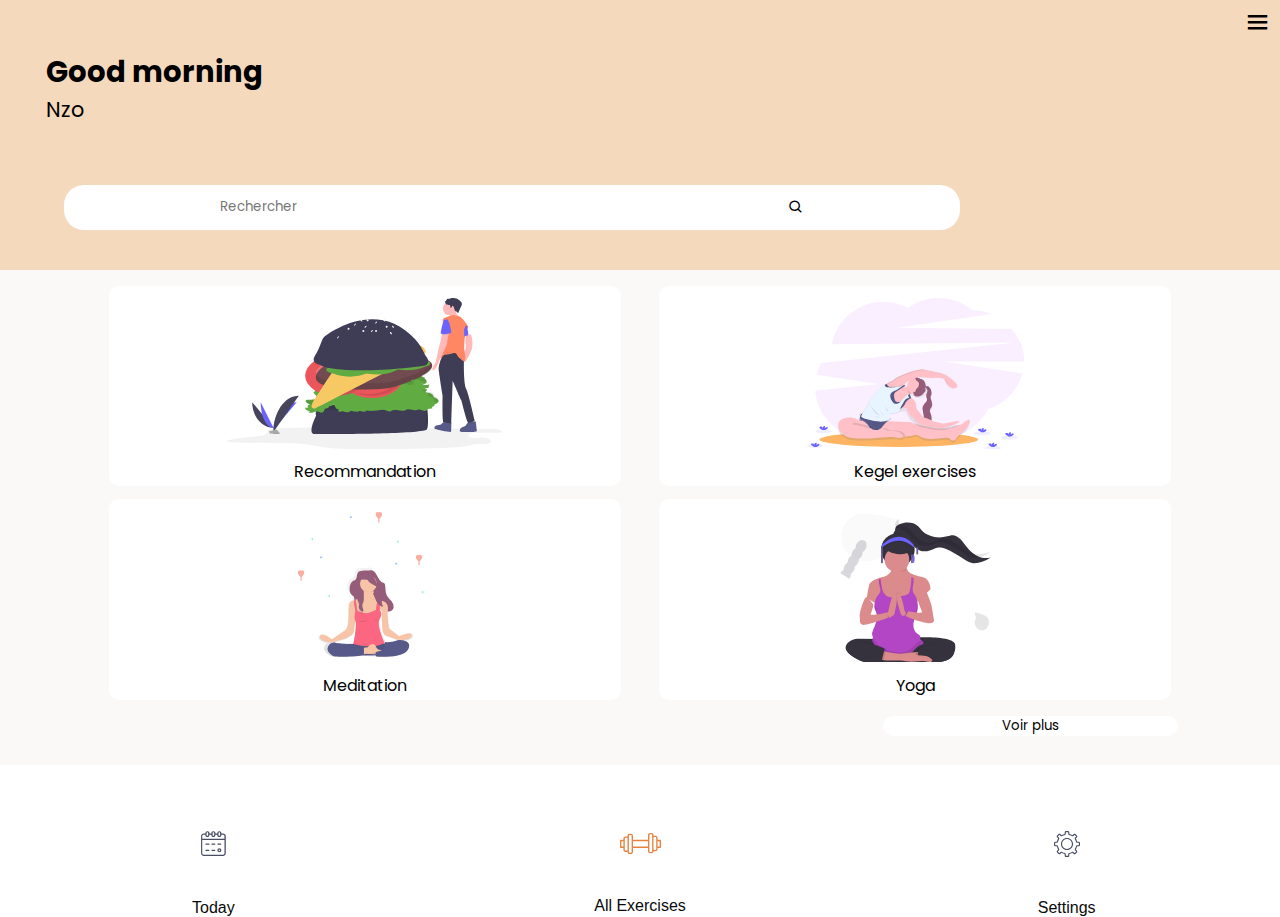
==== index.html @ dde8011f "Associer une interface aux services et taps" ====
<!DOCTYPE html>
<html lang="en">
<head>
    <meta charset="UTF-8">
    <meta name="viewport" content="width=device-width, initial-scale=1.0">
    <link href='https://unpkg.com/boxicons@2.1.4/css/boxicons.min.css' rel='stylesheet'>
    <link
    rel="stylesheet"
    href="https://cdnjs.cloudflare.com/ajax/libs/animate.css/4.1.1/animate.min.css"
  />
    <title>Meditation</title>
    <link rel="stylesheet" href="/accueil.css">
</head>
<body>
    <header>

        <div class="title">
            <i class='bx bx-menu burger' id="burger"></i>
            
        </div>
        <div class="descript">
            <p> <strong>Good morning</strong> <br>Nzo</p>
        </div>
        <div class="input">
            <input type="text" placeholder="Rechercher">
            <i class='bx search-icone bx-search'></i>
        </div>
    </header>
    <main>
        <div class="list-card">
            <div class="carton" id="idRecom">
                <img src="/assets/icons/Hamburger.svg" alt="">
                <span>Recommandation</span>
            </div>
            <div class="carton" id="idKegelExercise">
                <img src="/assets/icons/Excrecises.svg" alt="">
                <span>Kegel exercises</span>
            </div>
            <div class="carton" id="idMeditation">
                <img src="/assets/icons/Meditation.svg" alt="">
                <span>Meditation</span>
            </div>
            <div class="carton" id="idYoga">
                <img src="/assets/icons/yoga.svg" alt="">
                <span>Yoga</span>
            </div>
        </div>
        <div class="autres">
            <button>Voir plus</button>
        </div>
    </main>
    <footer>
        <div class="card1" id="today">
            <img src="/assets/icons/calendar.svg" alt="">
            <a href="#">Today</a>
        </div>
        <div class="card2" id="allExercise">
            <img src="/assets/icons/gym.svg" alt="">
            <a href="#">All Exercises</a>
        </div>
        <div class="card3" id="setting">
            <img src="/assets/icons/Settings.svg" alt="">
            <a href="#">Settings</a>
        </div>
    </footer>
    <!-- 
        TAPS & DESCRIPTION SERVICE
    -->

    <div  class="recommandation" id="idRecommandationDescription">
        <div class="quit">
            <a >Retour</a>
        </div>
        <p>Description recommandation</p>
    </div>
    <div  class="kegel-exercise" >
        <div class="quit">
            <a >Retour</a>
        </div>
        <p>Description Kegel Exercises</p>
    </div>
    <div  class="meditation" id="idMeditationDescription">
        <div class="serviceHeader">
            <div class="quit">
                <a >Retour</a>
            </div>
            
            <div class="descript">
                <p> <strong>Meditation</strong></p>
            </div>
            <div class="input">
                <input type="text" placeholder="Rechercher">
                <i class='bx search-icone bx-search'></i>
            </div>
        </div>

        <div class="list-sessions">
            <div class="session">
                <img src="/assets/icons/playing.png" alt="">
                <span>Session 01</span>
            </div>
            <div class="session">
                <img src="/assets/icons/playing.png" alt="">
                <span>Session 02</span>
            </div>
            <div class="session">
                <img src="/assets/icons/playing.png" alt="">
                <span>Session 03</span>
            </div>
            <div class="session">
                <img src="/assets/icons/playing.png" alt="">
                <span>Session 04</span>
            </div>
            <div class="session">
                <img src="/assets/icons/playing.png" alt="">
                <span>Session 05</span>
            </div>
            <div class="session">
                <img src="/assets/icons/playing.png" alt="">
                <span>Session 06</span>
            </div>
        </div>
        

    </div>
    <div  class="yoga" id="idYogaDescription">
        <div class="quit" >
            <a >Retour</a>
        </div>
        <p>
            <strong>Yoga</strong>
            <br>
        </p>
    </div>
    <div  class="taps">
        <div class="quit" id="cancel">
            <a >Retour</a>
        </div>
        <p>Planning</p>
        <div class="taps-1">

        </div>
        <div class="taps-2">
            
        </div>
        <div class="taps-3">
            
        </div>

    </div>

    <div  class="burger-pop" id="canceling-mode">
        <div class="quit" id="cancelBurger">
            <a >Retour</a>
        </div>
        <p>Infos sur le profil</p>
    </div>
    <div  class="allExercise">
        <div class="quit" id="cancelAllExercise">
            <a >Retour</a>
        </div>
        <p>Liste de mes exercises</p>
    </div>
    <div  class="setting">
        <div class="quit" id="cancelSetting">
            <a >Retour</a>
        </div>
        <p>Paramètres de l'application</p>
    </div>
    <div class="today">
        <div class="quit" id="cancelToday">
            <a >Retour</a>
        </div>
        <p>Planning quotidien</p>
    </div>

    <script src="/src/main.js"></script>
</body>
</html>
---- accueil.css ----
@import url('https://fonts.googleapis.com/css2?family=Poppins:wght@500&display=swap');
@font-face {
    font-family: 'AlphaMono';
    src: url('./fonts/HMAlphaMono-Medium.otf') format('opentype');
}


:root {
    --principal-color: #FBF8F8;
    --light-green-color: #27A782;
    --white-color: #fff;
    --rose-light-color: #f5d9bc;
    --black:#0A0A0A;
    --maPolice: 'AlphaMono', sans-serif;
    --timer: 1.5s;
}
*{
    margin: 0;
    padding: 0;
    text-decoration: none;
    list-style: none;
    outline: none;
    border: none;
    box-sizing: border-box;
    font-family: 'Poppins',sans-serif;
}
body{
    overflow: hidden;
    margin: 0;
    height: 100vh;
    width: 100vw;
    position: absolute;
}

/*TRAITEMENT TAPS
*/

.taps, .allExercise, .setting, .today, .burger-pop, #canceling-mode{
    position: fixed;
    top: 0;
    height: 85%;
    width: 100%;
    gap: 1%;
    padding-left: 0;
    display: flex;
    flex-direction: column;
    justify-content: center;
    align-items: center;
    z-index: 10;
    display: none;
}
/*
.taps, .allExercise, .today, .setting{
    
    animation: fadeInUp var(--timer) ease forwards;
}
*/
.taps{
    background-color: var(--rose-light-color);
}
.today{
    background: mediumorchid;
}
.kegel-exercise, .recommandation, .meditation, .yoga{
    position: fixed;
    top: 0;
    height: 85%;
    width: 100%;
    gap: 1%;
    padding-left: 0;
    display: flex;
    flex-direction: column;
    justify-content: center;
    align-items: center;
    z-index: 10;
    display: none;
    background: var(--principal-color);
}

.allExercise{
    background-color: red;
    /*
    background-color: var(--black);
    animation: fadeLeft 0.5s ease forwards;
    */
}

.setting{
    background-color: blue;
}
.burger-pop{
    background-color: var(--light-green-color);
}

/*
    ### Mode fermeture contenu burger menu

*/

.ouvertureBurger{
    animation: fadeLeft var(--timer) ease forwards;
}

.fermetureBurger{
    animation: fadeRight var(--timer) ease forwards;
}

@keyframes fadeRight {
    from {
        opacity: 1;
        transform: translateX(0);
    }
    to {
        opacity: 0;
        transform: translateX(100%);
    }
}

/*
    ### Mode d'ouverture taps
*/
.openTaps{
    animation: fadeInUp var(--timer) ease forwards;
}
.closeTaps{
    animation: fadeOutUp var(--timer) ease forwards;
}
@keyframes fadeInUp {
    from {
        opacity: 0;
        transform: translateY(100%);
    }
    to {
        opacity: 1;
        transform: translateY(0);
    }
}

@keyframes fadeOutUp {
    from {
        opacity: 1;
        transform: translateY(0);
    }
    to {
        opacity: 0;
        transform: translateY(100%);
    }
}
/*
    ### Mode ouverture contenu burger menu
*/
@keyframes fadeLeft {
    from {
        opacity: 0;
        transform: translateX(100%);
    }
    to {
        opacity: 1;
        transform: translateX(0);
    }
}
/*
    MODE ouverture des services
*/
.openService {
    animation: openingService var(--timer) ease forwards;
}
@keyframes openingService {
    from{
        opacity: 0;
    }
    to{
        opacity: 1;
    }
}
.taps .taps-1,.taps-2,.taps-3{
    background-color: var(--rose-light-color);
    height: 30%;
    width: 100%;
}

.quit{
    height: 5%;
    width: 100%;
    display: flex;
    flex-direction: row;
    align-items: center;
    justify-content: flex-start;
    padding-top: 5%;
    padding-left: 5%;
}
.quit a{
    font-size: 21px;
    text-decoration: none;
    color: var(--black);
}
.quit a:hover{
    cursor: pointer;
}
/*HEADER ACCEUIL HTML*/
header{
    background: var(--rose-light-color);
    height: 30%;
    width: 100%;
    padding: 8px;
    position: relative;
}


header .title{
    display: flex;
    flex-direction: row;
    justify-content: flex-end;
    width: 100%;
    padding-top: 0%;
}
.title .burger{
    font-size: 29px;
}
.burger:hover{
    cursor: pointer;
}

.descript{
    height: 12vh;
    width: 70vw;
    margin-left: 3%;
    margin-top: 1%;
}
.descript p{
    font-size: 1.3em;
}

.descript strong{
    font-size: 1.4em;
}

.input{
    position: absolute;
    left: 5%;
    bottom: 15%;
    width: 70vw;
    height: 5vh;
    display: flex;
    flex-direction: row;
    align-items: center;
    justify-content: space-around;
    background: var(--white-color);
    border-radius: 20px;
}
.nav-input input{
    width: 90%;
    height: 3vh;
    background: none;
}


.nav-input input::placeholder{
    color : var(--black);
    font-size: 1em;
    font-family: var(--maPolice);
}

/*
    --- DESCRIPTION SERVICES ---
*/
/* #MEDITATION */
.meditation .serviceHeader{
    background: rgb(175, 154, 219);
    height: 45%;
    width: 100%;
    padding: 8px;
    position: relative;
    opacity: 0.9;
    z-index: -1;
}
.meditation .serviceHeader::before{
    content: "";
    background-image: url(/assets/icons/yoga_women.svg);
    background-repeat: no-repeat;
    background-size: cover;
    background-position: center;
    width: 50%;
    height: 100%;
    position: absolute;
    z-index: -2;
    opacity: 0.8;
    right: -1%;
    top: -18%;
}




.meditation .serviceHeader .input{
    width: 55vw;
    height: 6vh;
    margin-bottom: 2vh;
}

.list-sessions{
    display: flex;
    flex-wrap: wrap;
    align-items: center;
    align-content: center;
    justify-content: center;
    height: 33%;
    width: 100%;
    z-index: 1;
    margin-top: -10%;
    gap: 5%;
}
.list-sessions .session{
    display: flex;
    flex-direction: row;
    justify-content: center;
    align-items: center;
    height: 8vh;
    width: 42vw;
    padding: 8px;
    border-radius: 12px;
    background: var(--white-color);
}
.session img{
    height: 60%;
    width: 25%;
    margin-right: 1vw;
}

/*MAIN PRINCIPAL*/
main{
    height: 55%;
    width: 100%;
    background: var(--principal-color);
    display: flex;
    flex-direction: column;
    justify-content: space-around;

}
.list-card{
    height: 90%;
    display: flex;
    flex-wrap: wrap;
    justify-content: center;
    align-items: center;
    align-content: center;
    gap: 3%;
}

.autres{
    display: flex;
    flex-direction: row;
    justify-content: flex-end;
    padding-right: 8%;
    height: 8%;
    margin-bottom: 2.5%;
}
.autres button{
    width: 25%;
    height: 100%;
    border-radius: 18px;
    background: var(--white-color);
    
}
button:hover{
    cursor: pointer;
    background: var(--rose-light-color);
}
.carton{
    display: flex;
    flex-direction: column;
    justify-content: center;
    align-items: center;
    height: 45%;
    width: 40%;
    background: var(--white-color);
    border-radius: 10px;
}


.carton:hover{
    cursor: pointer;
    background: #f5d9bc;
}


.carton img{
    height: 75%;
    width: 90%;
    margin-top: 4%;
}


.carton span{
    display: flex;
    flex-direction: column;
    justify-content: center;
    align-items: center;
    font-family: 'Poppins', sans-serif;
    font-size: 1rem;
    margin-top: 2%;
    margin-bottom: 2%;
}




footer{

    background: var(--white-color);
    height: 10%;
    width: 100%;
    display: flex;
    flex-direction: row;
    justify-content: center;
    align-items: center;
    align-content: center;
    
}

footer .card1, .card2, .card3{
    margin-top: 10%;
    display: flex;
    flex-direction: column;
    justify-content: center;
    align-items: center;
    height: 90%;
    width: 45%;
    cursor: pointer;
}
footer img{
    height: 35%;
}
footer a{
    text-decoration: none;
    color: var(--black);
    font-size: 1em;
    font-family: var(--maPolice);
    margin-top: 10%;

}

.card1:hover, .card2:hover, .card3:hover {
    background: var(--rose-light-color);
}

/*

@media only screen and (min-width:375px) {

    footer{
        background: var(--white-color);
        height: 10%;
        width: 100%;
        display: flex;
        flex-direction: row;
        justify-content: center;
        align-items: center;
        align-content: center;
        
    }

    footer .card1, .card2, .card3{
        display: flex;
        flex-direction: column;
        justify-content: center;
        align-items: center;
        align-content: center;
        height: 90%;
        width: 45%;
        cursor: pointer;
        border: solid 1px .27A782;
    }
    footer img{
        height: 35%;
        margin-top: 10%;
        margin-bottom: 0%;
    }

    footer a{
        text-decoration: none;
        color: var(--black);
        font-size: 1em;
        font-family: var(--maPolice); 
        margin-bottom: 10%;   
    }
}

@media only screen and (min-width:600px){
    footer{
        background: var(--black);
        height: 15%;
        width: 100%;
        display: flex;
        flex-direction: row;
        padding:0;
        gap: 10%;
        margin-bottom: 0;
        position: absolute;
        bottom: 0%;
    }

    footer .card1, .card2, .card3{
        display: flex;
        flex-direction: column;
        justify-content: center;
        align-items: center;
        height: 80%;
        width: 25%;
        cursor: pointer;
        border: solid 1px .27A782;
        background: var(--black);
        color: var(--white-color);
        margin-top: 5%;
        margin-bottom: 5%;
        padding-top: 1%;
    }
    footer img{
        height: 35%;
        margin: auto;
    }
    footer a{
        text-decoration: none;
        color: var(--white-color);
        font-size: 1em;
        font-family: var(--maPolice); 
        margin-bottom: 5%;
    }
}
*/
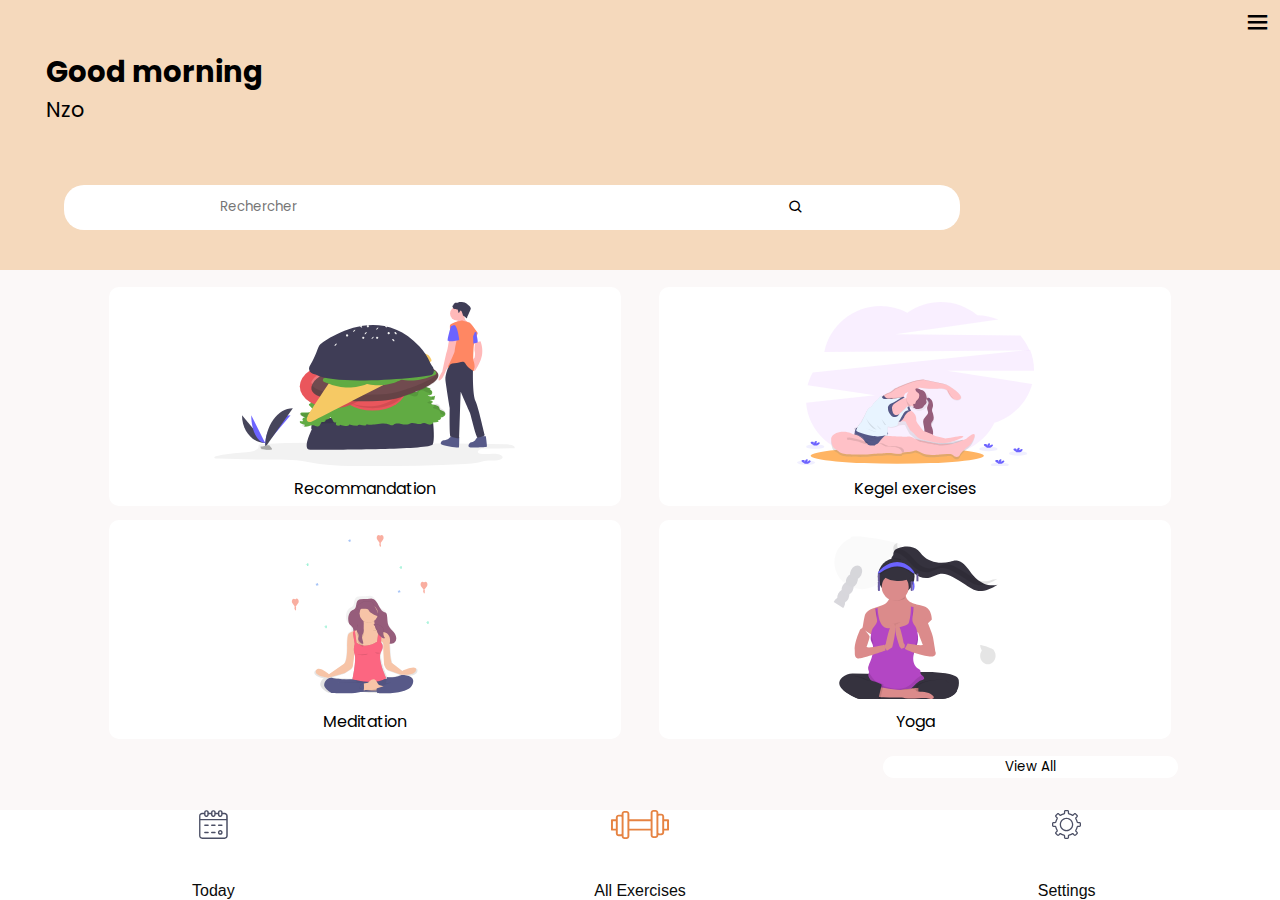
==== commit 1f29b042: "Updating html css & javascript files" ====
--- a/index.html
+++ b/index.html
@@ -6,17 +6,15 @@
     <link href='https://unpkg.com/boxicons@2.1.4/css/boxicons.min.css' rel='stylesheet'>
     <link
     rel="stylesheet"
-    href="https://cdnjs.cloudflare.com/ajax/libs/animate.css/4.1.1/animate.min.css"
-  />
+    href="https://cdnjs.cloudflare.com/ajax/libs/animate.css/4.1.1/animate.min.css"/>
     <title>Meditation</title>
     <link rel="stylesheet" href="/accueil.css">
+    <link rel="icon" sizes="160x180" href="/assets/icons/logo.ico">
 </head>
 <body>
     <header>
-
         <div class="title">
             <i class='bx bx-menu burger' id="burger"></i>
-            
         </div>
         <div class="descript">
             <p> <strong>Good morning</strong> <br>Nzo</p>
@@ -46,7 +44,7 @@
             </div>
         </div>
         <div class="autres">
-            <button>Voir plus</button>
+            <button>View All</button>
         </div>
     </main>
     <footer>
@@ -68,77 +66,207 @@
     -->
 
     <div  class="recommandation" id="idRecommandationDescription">
-        <div class="quit">
-            <a >Retour</a>
-        </div>
-        <p>Description recommandation</p>
-    </div>
-    <div  class="kegel-exercise" >
-        <div class="quit">
-            <a >Retour</a>
-        </div>
-        <p>Description Kegel Exercises</p>
-    </div>
-    <div  class="meditation" id="idMeditationDescription">
         <div class="serviceHeader">
-            <div class="quit">
-                <a >Retour</a>
+            <div class="quit" id="idquitRecommandation">
+                <i class='bx bx-arrow-back back'></i>
             </div>
             
             <div class="descript">
-                <p> <strong>Meditation</strong></p>
+                <p><strong>Recommandation</strong></p>
             </div>
             <div class="input">
                 <input type="text" placeholder="Rechercher">
                 <i class='bx search-icone bx-search'></i>
             </div>
         </div>
+        <div class="list-sessions">
+            <div class="session">
+                <img src="/assets/icons/player.png" alt="" id="maskPlay">
+                <img src="/assets/icons/pauseButton.png" alt="" id="maskPause">
+                <audio src="/assets/audios/painaulait.m4a" id="audioPlayer"></audio>
+                <span>Session 01</span>
+            </div>
+            <div class="session">
+                <img src="/assets/icons/player.png" alt="">
+                <span>Session 02</span>
+            </div>
+            <div class="session">
+                <img src="/assets/icons/player.png" alt="">
+                <span>Session 03</span>
+            </div>
+            <div class="session">
+                <img src="/assets/icons/player.png" alt="" >
+                
+                <span>Session 04</span>
+            </div>
+            <div class="session">
+                <img src="/assets/icons/player.png" alt="">
+                <span>Session 05</span>
+            </div>
+            <div class="session">
+                <img src="/assets/icons/player.png" alt="">
+                <span>Session 06</span>
+            </div>
+        </div>
+        <div class="complement">
+            <br>
+            <p style="color: red;justify-content: center;text-align: center;">Cette partie est en cours de traitement</p>
+        </div>
+    </div>
+    <div  class="kegel-exercise" id="idKegelExericiseDescription">
+        <div class="serviceHeader">
+            <div class="quit" id="idquitKegelExericise">
+                <i class='bx bx-arrow-back back'></i>
+            </div>
+            
+            <div class="descript">
+                <p><strong>Kegel Exercises</strong></p>
+            </div>
+            <div class="input">
+                <input type="text" placeholder="Rechercher">
+                <i class='bx search-icone bx-search'></i>
+            </div>
+        </div>
 
         <div class="list-sessions">
             <div class="session">
-                <img src="/assets/icons/playing.png" alt="">
+                <img src="/assets/icons/player.png" alt="" class="maskPlay">
+                <img src="/assets/icons/pauseButton.png" alt="" class="maskPause">
+                <audio src="/assets/audios/painaulait.m4a" class="audioPlayer"></audio>
                 <span>Session 01</span>
-            </div>
-            <div class="session">
-                <img src="/assets/icons/playing.png" alt="">
+                
+            </div>
+            <div class="session">
+                <img src="/assets/icons/player.png" alt="">
                 <span>Session 02</span>
             </div>
             <div class="session">
-                <img src="/assets/icons/playing.png" alt="">
+                <img src="/assets/icons/player.png" alt="">
                 <span>Session 03</span>
             </div>
             <div class="session">
-                <img src="/assets/icons/playing.png" alt="">
+                <img src="/assets/icons/player.png" alt="" >
+                
                 <span>Session 04</span>
             </div>
             <div class="session">
-                <img src="/assets/icons/playing.png" alt="">
+                <img src="/assets/icons/player.png" alt="">
                 <span>Session 05</span>
             </div>
             <div class="session">
-                <img src="/assets/icons/playing.png" alt="">
+                <img src="/assets/icons/player.png" alt="">
                 <span>Session 06</span>
             </div>
         </div>
-        
+        <div class="complement">
+            <br>
+            <p style="color: red;justify-content: center;text-align: center;">Cette partie est en cours de traitement</p>
+        </div>
+    </div>
+    <div  class="meditation" id="idMeditationDescription">
+        <div class="serviceHeader">
+            <div class="quit" id="idquitMeditation">
+                <i class='bx bx-arrow-back back'></i>
+            </div>
+            
+            <div class="descript">
+                <p><strong>Meditation</strong></p>
+            </div>
+            <div class="input">
+                <input type="text" placeholder="Rechercher">
+                <i class='bx search-icone bx-search'></i>
+            </div>
+        </div>
 
+        <div class="list-sessions">
+            <div class="session">
+                <img src="/assets/icons/player.png" alt="" class="maskPlay">
+                <img src="/assets/icons/pauseButton.png" alt="" class="maskPause">
+                <audio src="/assets/audios/painaulait.m4a" class="audioPlayer"></audio>
+                <span>Session 01</span>
+                
+            </div>
+            <div class="session">
+                <img src="/assets/icons/player.png" alt="">
+                <span>Session 02</span>
+            </div>
+            <div class="session">
+                <img src="/assets/icons/player.png" alt="">
+                <span>Session 03</span>
+            </div>
+            <div class="session">
+                <img src="/assets/icons/player.png" alt="" >
+                
+                <span>Session 04</span>
+            </div>
+            <div class="session">
+                <img src="/assets/icons/player.png" alt="">
+                <span>Session 05</span>
+            </div>
+            <div class="session">
+                <img src="/assets/icons/player.png" alt="">
+                <span>Session 06</span>
+            </div>
+        </div>
+        <div class="complement">
+            <br>
+            <p style="color: red;justify-content: center;text-align: center;">Cette partie est en cours de traitement</p>
+        </div>
     </div>
     <div  class="yoga" id="idYogaDescription">
-        <div class="quit" >
-            <a >Retour</a>
-        </div>
-        <p>
-            <strong>Yoga</strong>
+        <div class="serviceHeader">
+            <div class="quit" id="idquitYoga">
+                <i class='bx bx-arrow-back back'></i>
+            </div>
+            <div class="descript">
+                <p><strong>Yoga</strong></p>
+            </div>
+            <div class="input">
+                <input type="text" placeholder="Rechercher">
+                <i class='bx search-icone bx-search'></i>
+            </div>
+        </div>
+        <div class="list-sessions">
+            <div class="session">
+                <img src="/assets/icons/player.png" alt="" class="maskPlay">
+                <img src="/assets/icons/pauseButton.png" alt="" class="maskPause">
+                <audio src="/assets/audios/painaulait.m4a" class="audioPlayer"></audio>
+                <span>Session 01</span>
+                
+            </div>
+            <div class="session">
+                <img src="/assets/icons/player.png" alt="">
+                <span>Session 02</span>
+            </div>
+            <div class="session">
+                <img src="/assets/icons/player.png" alt="">
+                <span>Session 03</span>
+            </div>
+            <div class="session">
+                <img src="/assets/icons/player.png" alt="" >
+                <span>Session 04</span>
+            </div>
+            <div class="session">
+                <img src="/assets/icons/player.png" alt="">
+                <span>Session 05</span>
+            </div>
+            <div class="session">
+                <img src="/assets/icons/player.png" alt="">
+                <span>Session 06</span>
+            </div>
+        </div>
+        <div class="complement">
             <br>
-        </p>
+            <p style="color: red;justify-content: center;text-align: center;">Cette partie est en cours de traitement</p>
+        </div>
     </div>
     <div  class="taps">
         <div class="quit" id="cancel">
-            <a >Retour</a>
+            <i class='bx bx-arrow-back back'></i>
         </div>
         <p>Planning</p>
         <div class="taps-1">
-
+            
         </div>
         <div class="taps-2">
             
@@ -146,34 +274,51 @@
         <div class="taps-3">
             
         </div>
-
-    </div>
-
+    </div>
     <div  class="burger-pop" id="canceling-mode">
         <div class="quit" id="cancelBurger">
-            <a >Retour</a>
-        </div>
-        <p>Infos sur le profil</p>
+            <i class='bx bx-arrow-back back'></i>
+        </div>
+        <div class="profil">
+            <img src="/assets/images/Profil_MN.jpg" alt="" id="profil">
+            <div class="profil-items">
+                <div class="accueil">
+                    <img src="/assets/icons/accueil-icon.png" alt="">
+                    <a href=""><strong>Accueil</strong></a>
+                </div>
+                <div class="monCompte">
+                    <img src="/assets/icons/utilisateur.png" alt="">
+                    <a href=""><strong>Mon compte</strong></a>
+                </div>
+                <div class="deconnexion">
+                    <img src="/assets/icons/deconnexion.png" alt="">
+                    <a href=""><strong>Se déconnecter</strong></a>
+                </div>
+                
+            </div>
+            <div class="isDoing">
+                <p style="color: red;justify-content: center; text-align: center;">En cours de traitement</p>
+            </div>
+        </div>
     </div>
     <div  class="allExercise">
         <div class="quit" id="cancelAllExercise">
-            <a >Retour</a>
+            <i class='bx bx-arrow-back back'></i>
         </div>
         <p>Liste de mes exercises</p>
     </div>
     <div  class="setting">
         <div class="quit" id="cancelSetting">
-            <a >Retour</a>
+            <i class='bx bx-arrow-back back'></i>
         </div>
         <p>Paramètres de l'application</p>
     </div>
     <div class="today">
         <div class="quit" id="cancelToday">
-            <a >Retour</a>
+            <i class='bx bx-arrow-back back'></i>
         </div>
         <p>Planning quotidien</p>
     </div>
-
     <script src="/src/main.js"></script>
 </body>
 </html>--- a/accueil.css
+++ b/accueil.css
@@ -11,8 +11,9 @@
     --white-color: #fff;
     --rose-light-color: #f5d9bc;
     --black:#0A0A0A;
+    --meuve-color:rgb(175, 154, 219);
     --maPolice: 'AlphaMono', sans-serif;
-    --timer: 1.5s;
+    --timer: 0.9s;
 }
 *{
     margin: 0;
@@ -38,7 +39,7 @@
 .taps, .allExercise, .setting, .today, .burger-pop, #canceling-mode{
     position: fixed;
     top: 0;
-    height: 85%;
+    height: 90%;
     width: 100%;
     gap: 1%;
     padding-left: 0;
@@ -46,9 +47,80 @@
     flex-direction: column;
     justify-content: center;
     align-items: center;
-    z-index: 10;
+    z-index: 50;
     display: none;
 }
+.burger-pop .profil{
+    display: flex;
+    flex-direction: column;
+    justify-content: center;
+    align-items: center;
+    
+
+}
+.burger-pop #profil{
+    border-radius: 50%;
+    height: 158px;
+    width: 150px;
+}
+.profil-items{
+    display: flex;
+    flex-direction: column;
+    align-items: center;
+    justify-content: center;
+    height: auto;
+    width: 185px;
+    margin: 16px;
+    padding-left: 5px;
+    
+}
+.accueil, .monCompte, .deconnexion{
+    display: flex;
+    flex-direction: row;
+    justify-content: flex-start;
+    align-items: center;
+    height: 45px;
+    width: 180px;
+}
+.accueil:hover, .monCompte:hover, .deconnexion:hover{
+    cursor: pointer;
+}
+.accueil img, .deconnexion img, .monCompte img{
+    width: 25px;
+    height: 25px;
+}
+.accueil a,  .deconnexion a, .monCompte a{
+    width: 140px;
+    height: 25px ;
+    align-items: flex-end;
+    padding-left: 8px;
+    padding-top: 5px;
+    text-decoration: none;
+    color: #0A0A0A;
+    cursor: pointer;
+}
+/*
+.profil .profil-items i{
+    height: 100% ;
+    width: 25%;
+    align-content: center;
+}
+.profil-items .icon-size{
+    border: solid 1px #0307ff;
+    width: 80px;
+    align-content: center;
+}
+.profil .profil-items span{
+    height: 100%;
+    width: 75%;
+    align-content: center;
+}
+*/
+.burger-pop .profil p{
+    text-align: left;
+    padding: 1rem;
+}
+
 /*
 .taps, .allExercise, .today, .setting{
     
@@ -56,15 +128,15 @@
 }
 */
 .taps{
-    background-color: var(--rose-light-color);
+    background-color: var(--principal-colorr);
 }
 .today{
-    background: mediumorchid;
+    background: var(--principal-color);
 }
 .kegel-exercise, .recommandation, .meditation, .yoga{
     position: fixed;
     top: 0;
-    height: 85%;
+    height: 90%;
     width: 100%;
     gap: 1%;
     padding-left: 0;
@@ -78,7 +150,7 @@
 }
 
 .allExercise{
-    background-color: red;
+    background-color: var(--principal-color);
     /*
     background-color: var(--black);
     animation: fadeLeft 0.5s ease forwards;
@@ -86,10 +158,10 @@
 }
 
 .setting{
-    background-color: blue;
+    background-color: var(--principal-color);
 }
 .burger-pop{
-    background-color: var(--light-green-color);
+    background-color: var(--principal-color);
 }
 
 /*
@@ -100,11 +172,11 @@
 .ouvertureBurger{
     animation: fadeLeft var(--timer) ease forwards;
 }
-
+/*
 .fermetureBurger{
     animation: fadeRight var(--timer) ease forwards;
 }
-
+*/
 @keyframes fadeRight {
     from {
         opacity: 1;
@@ -174,7 +246,7 @@
     }
 }
 .taps .taps-1,.taps-2,.taps-3{
-    background-color: var(--rose-light-color);
+    background-color: var(--principal-color);
     height: 30%;
     width: 100%;
 }
@@ -194,6 +266,7 @@
     text-decoration: none;
     color: var(--black);
 }
+
 .quit a:hover{
     cursor: pointer;
 }
@@ -214,9 +287,26 @@
     width: 100%;
     padding-top: 0%;
 }
-.title .burger{
+.title .burger, .back{
     font-size: 29px;
 }
+
+.quit{
+    display: flex;
+    flex-direction: row;
+    justify-content: flex-start;
+    width: 100%;
+    padding: 10px;
+}
+/*
+.serviceHeader i{
+    width: 32px;
+    height: 28px;
+    margin-top: 12px;
+    margin-right: 8px;
+}
+*/
+
 .burger:hover{
     cursor: pointer;
 }
@@ -265,16 +355,17 @@
     --- DESCRIPTION SERVICES ---
 */
 /* #MEDITATION */
-.meditation .serviceHeader{
-    background: rgb(175, 154, 219);
-    height: 45%;
+.serviceHeader{
+    background: var(--meuve-color);
+    height: 40%;
     width: 100%;
     padding: 8px;
     position: relative;
     opacity: 0.9;
     z-index: -1;
-}
-.meditation .serviceHeader::before{
+    /*border: solid 2px var(--black);*/
+}
+.serviceHeader::before{
     content: "";
     background-image: url(/assets/icons/yoga_women.svg);
     background-repeat: no-repeat;
@@ -292,7 +383,7 @@
 
 
 
-.meditation .serviceHeader .input{
+.serviceHeader .input{
     width: 55vw;
     height: 6vh;
     margin-bottom: 2vh;
@@ -304,38 +395,59 @@
     align-items: center;
     align-content: center;
     justify-content: center;
-    height: 33%;
+    height: 45%;
     width: 100%;
     z-index: 1;
-    margin-top: -10%;
+    margin-top: -18%;
     gap: 5%;
+    padding-top: 0;
+    
 }
 .list-sessions .session{
     display: flex;
     flex-direction: row;
-    justify-content: center;
-    align-items: center;
-    height: 8vh;
+    justify-content: flex-start;
+    align-items: center;
+    height: 9vh;
     width: 42vw;
-    padding: 8px;
+    padding-left: 10px;
+    padding-top: 10px;
+    padding-bottom: 10px;
+    padding-right: auto;
     border-radius: 12px;
     background: var(--white-color);
+    cursor: pointer;
 }
 .session img{
-    height: 60%;
+    height: 65%;
     width: 25%;
     margin-right: 1vw;
 }
+#maskPlay{
+    display: block;
+}
+#maskPause{
+    display: none;
+}
+#audioPlayer{
+    display: none;
+}
+.complement{
+    width: 100%;
+    height: 20%;
+    margin-top: 9%;
+    display: flex;
+    flex-direction: column;
+}
 
 /*MAIN PRINCIPAL*/
 main{
-    height: 55%;
+    height: 60%;
     width: 100%;
     background: var(--principal-color);
     display: flex;
     flex-direction: column;
     justify-content: space-around;
-
 }
 .list-card{
     height: 90%;
@@ -402,9 +514,6 @@
     margin-bottom: 2%;
 }
 
-
-
-
 footer{
 
     background: var(--white-color);
@@ -415,16 +524,16 @@
     justify-content: center;
     align-items: center;
     align-content: center;
-    
+    position: fixed;
+    bottom: 0;
 }
 
 footer .card1, .card2, .card3{
-    margin-top: 10%;
-    display: flex;
-    flex-direction: column;
-    justify-content: center;
-    align-items: center;
-    height: 90%;
+    display: flex;
+    flex-direction: column;
+    justify-content: center;
+    align-items: center;
+    height: 100%;
     width: 45%;
     cursor: pointer;
 }
@@ -437,7 +546,6 @@
     font-size: 1em;
     font-family: var(--maPolice);
     margin-top: 10%;
-
 }
 
 .card1:hover, .card2:hover, .card3:hover {
